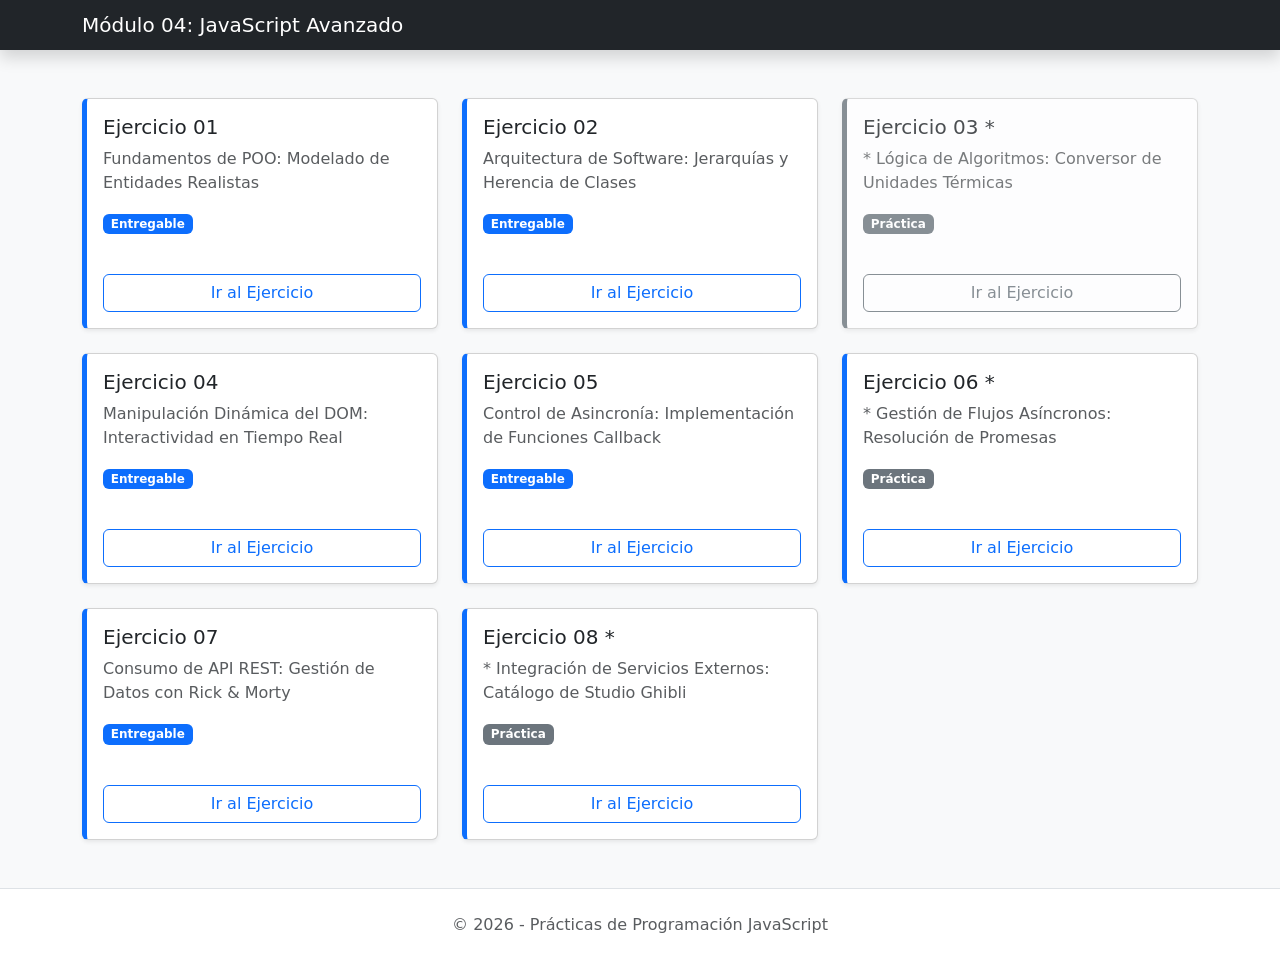
==== index.html @ f30920af "style: actualizar títulos profesionales en dashboard y readme, e incluir favicon" ====
<!DOCTYPE html>
<html lang="es">

<head>
    <meta charset="UTF-8">
    <meta name="viewport" content="width=device-width, initial-scale=1.0">
    <title>Módulo 04 - JS Practicas Avanzadas</title>
    <link rel="icon" type="image/x-icon" href="assets/img/favicon/favicon.ico">
    <link href="https://cdn.jsdelivr.net/npm/bootstrap@5.0.2/dist/css/bootstrap.min.css" rel="stylesheet"
        integrity="sha384-EVSTQN3/azprG1Anm3QDgpJLIm9Nao0Yz1ztcQTwFspd3yD65VohhpuuCOmLASjC" crossorigin="anonymous">
    <link rel="stylesheet" href="assets/css/style.css">
</head>

<body class="bg-light">

    <nav class="navbar navbar-dark bg-dark shadow mb-5">
        <div class="container">
            <span class="navbar-brand mb-0 h1">Módulo 04: JavaScript Avanzado</span>
        </div>
    </nav>

    <main class="container">
        <div class="row row-cols-1 row-cols-md-2 row-cols-lg-3 g-4">

            <div class="col">
                <div class="card h-100 shadow-sm card-entregable">
                    <div class="card-body">
                        <h5 class="card-title">Ejercicio 01</h5>
                        <p class="card-text text-muted">Fundamentos de POO: Modelado de Entidades Realistas</p>
                        <span class="badge bg-primary mb-3">Entregable</span>
                    </div>
                    <div class="card-footer bg-transparent border-0 pb-3">
                        <a href="assets/ejercicios/EJERCICIO01/index.html" class="btn btn-outline-primary w-100">Ir al Ejercicio</a>
                    </div>
                </div>
            </div>

            <div class="col">
                <div class="card h-100 shadow-sm card-entregable">
                    <div class="card-body">
                        <h5 class="card-title">Ejercicio 02</h5>
                        <p class="card-text text-muted">Arquitectura de Software: Jerarquías y Herencia de Clases</p>
                        <span class="badge bg-primary mb-3">Entregable</span>
                    </div>
                    <div class="card-footer bg-transparent border-0 pb-3">
                        <a href="assets/ejercicios/EJERCICIO02/index.html" class="btn btn-outline-primary w-100">Ir al Ejercicio</a>
                    </div>
                </div>
            </div>  

            <div class="col">
                <div class="card h-100 shadow-sm card-practica">
                    <div class="card-body">
                        <h5 class="card-title">Ejercicio 03 *</h5>
                        <p class="card-text text-muted">* Lógica de Algoritmos: Conversor de Unidades Térmicas</p>
                        <span class="badge bg-secondary mb-3">Práctica</span>
                    </div>
                    <div class="card-footer bg-transparent border-0 pb-3">
                        <a href="assets/ejercicios/EJERCICIO03/index.html" class="btn btn-outline-secondary w-100">Ir al Ejercicio</a>
                    </div>
                </div>
            </div>

            <div class="col">
                <div class="card h-100 shadow-sm card-entregable">
                    <div class="card-body">
                        <h5 class="card-title">Ejercicio 04</h5>
                        <p class="card-text text-muted">Manipulación Dinámica del DOM: Interactividad en Tiempo Real</p>
                        <span class="badge bg-primary mb-3">Entregable</span>
                    </div>
                    <div class="card-footer bg-transparent border-0 pb-3">
                        <a href="assets/ejercicios/EJERCICIO04/index.html" class="btn btn-outline-primary w-100">Ir al Ejercicio</a>
                    </div>
                </div>
            </div>


            <div class="col">
                <div class="card h-100 shadow-sm card-entregable">
                    <div class="card-body">
                        <h5 class="card-title">Ejercicio 05</h5>
                        <p class="card-text text-muted">Control de Asincronía: Implementación de Funciones Callback</p>
                        <span class="badge bg-primary mb-3">Entregable</span>
                    </div>
                    <div class="card-footer bg-transparent border-0 pb-3">
                        <a href="assets/ejercicios/EJERCICIO05/index.html" class="btn btn-outline-primary w-100">Ir al Ejercicio</a>
                    </div>
                </div>
            </div>

            
            <div class="col">
                <div class="card h-100 shadow-sm card-entregable">
                    <div class="card-body">
                        <h5 class="card-title">Ejercicio 06 *</h5>
                        <p class="card-text text-muted">* Gestión de Flujos Asíncronos: Resolución de Promesas</p>
                        <span class="badge bg-secondary mb-3">Práctica</span>
                    </div>
                    <div class="card-footer bg-transparent border-0 pb-3">
                        <a href="assets/ejercicios/EJERCICIO06/index.html" class="btn btn-outline-primary w-100">Ir al Ejercicio</a>
                    </div>
                </div>
            </div>

            
            <div class="col">
                <div class="card h-100 shadow-sm card-entregable">
                    <div class="card-body">
                        <h5 class="card-title">Ejercicio 07</h5>
                        <p class="card-text text-muted">Consumo de API REST: Gestión de Datos con Rick & Morty</p>
                        <span class="badge bg-primary mb-3">Entregable</span>
                    </div>
                    <div class="card-footer bg-transparent border-0 pb-3">
                        <a href="assets/ejercicios/EJERCICIO07/index.html" class="btn btn-outline-primary w-100">Ir al Ejercicio</a>
                    </div>
                </div>
            </div>


            <div class="col">
                <div class="card h-100 shadow-sm card-entregable">
                    <div class="card-body">
                        <h5 class="card-title">Ejercicio 08 *</h5>
                        <p class="card-text text-muted">* Integración de Servicios Externos: Catálogo de Studio Ghibli</p>
                       <span class="badge bg-secondary mb-3">Práctica</span>
                    </div>
                    <div class="card-footer bg-transparent border-0 pb-3">
                        <a href="assets/ejercicios/EJERCICIO08/index.html" class="btn btn-outline-primary w-100">Ir al Ejercicio</a>
                    </div>
                </div>
            </div>

        </div>
    </main>

    <footer class="text-center py-4 mt-5 bg-white border-top">
        <p class="text-muted mb-0">© 2026 - Prácticas de Programación JavaScript</p>
    </footer>

    <script src="assets/js/app.js"></script>
</body>

</html>
---- assets/css/style.css ----
.card-entregable {
  border-left: 5px solid #0d6efd;
}
.card-practica {
  border-left: 5px solid #6c757d;
  opacity: 0.8;
}
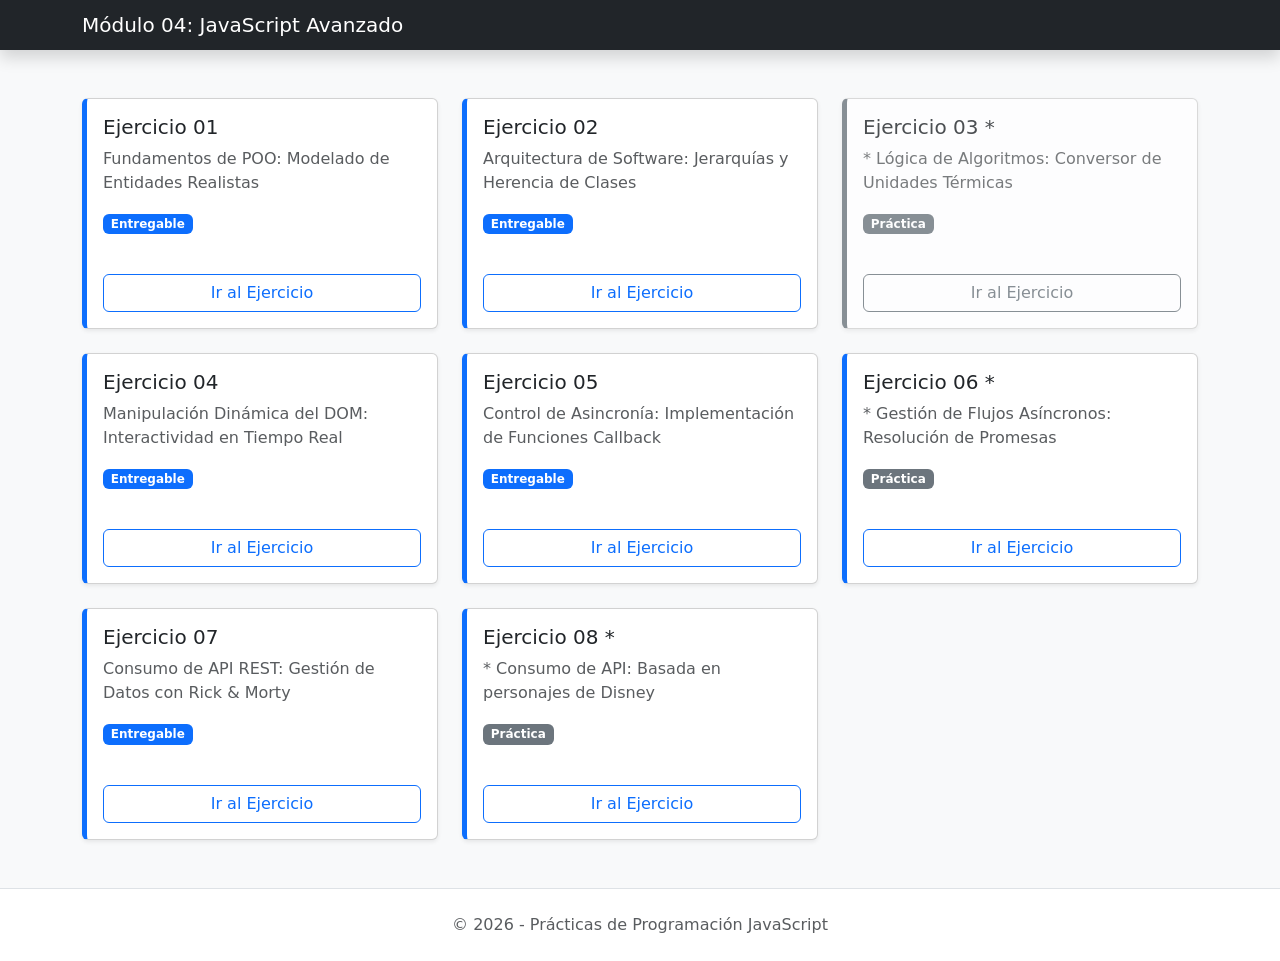
==== commit b3f322f1: "refactor: migrar consumo de Ghibli a Disney API" ====
--- a/index.html
+++ b/index.html
@@ -121,7 +121,7 @@
                 <div class="card h-100 shadow-sm card-entregable">
                     <div class="card-body">
                         <h5 class="card-title">Ejercicio 08 *</h5>
-                        <p class="card-text text-muted">* Integración de Servicios Externos: Catálogo de Studio Ghibli</p>
+                        <p class="card-text text-muted">* Consumo de API: Basada en personajes de Disney</p>
                        <span class="badge bg-secondary mb-3">Práctica</span>
                     </div>
                     <div class="card-footer bg-transparent border-0 pb-3">
